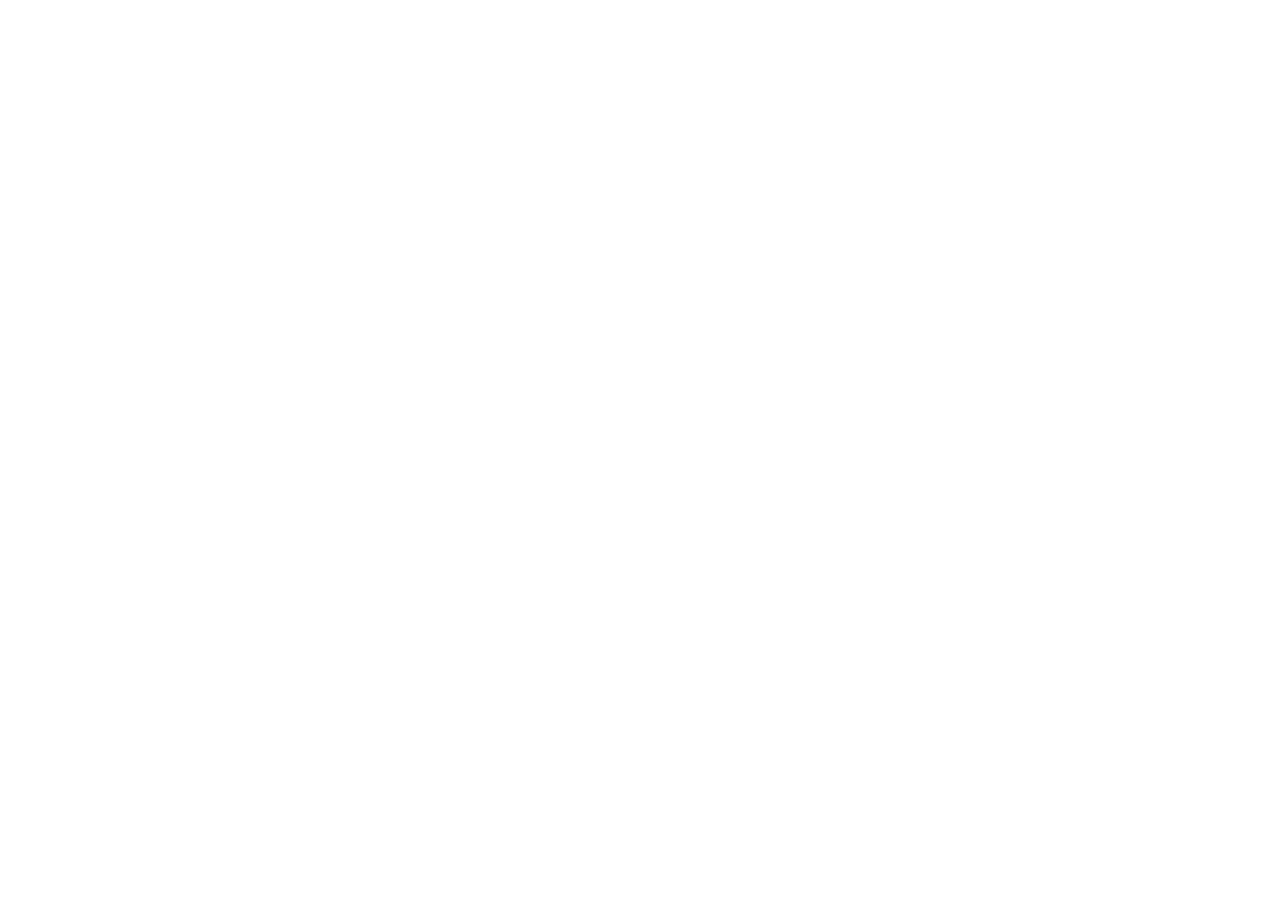
==== Week1/basket.html @ b78fbd2a "Created item page and styles for it; Added photoItem.js file" ====
<!doctype html>
<html lang="en">
<head>
  <meta charset="UTF-8">
  <meta name="viewport"
        content="width=device-width, user-scalable=no, initial-scale=1.0, maximum-scale=1.0, minimum-scale=1.0">
  <meta http-equiv="X-UA-Compatible" content="ie=edge">
  <title>Basket</title>
</head>
<body>

</body>
</html>
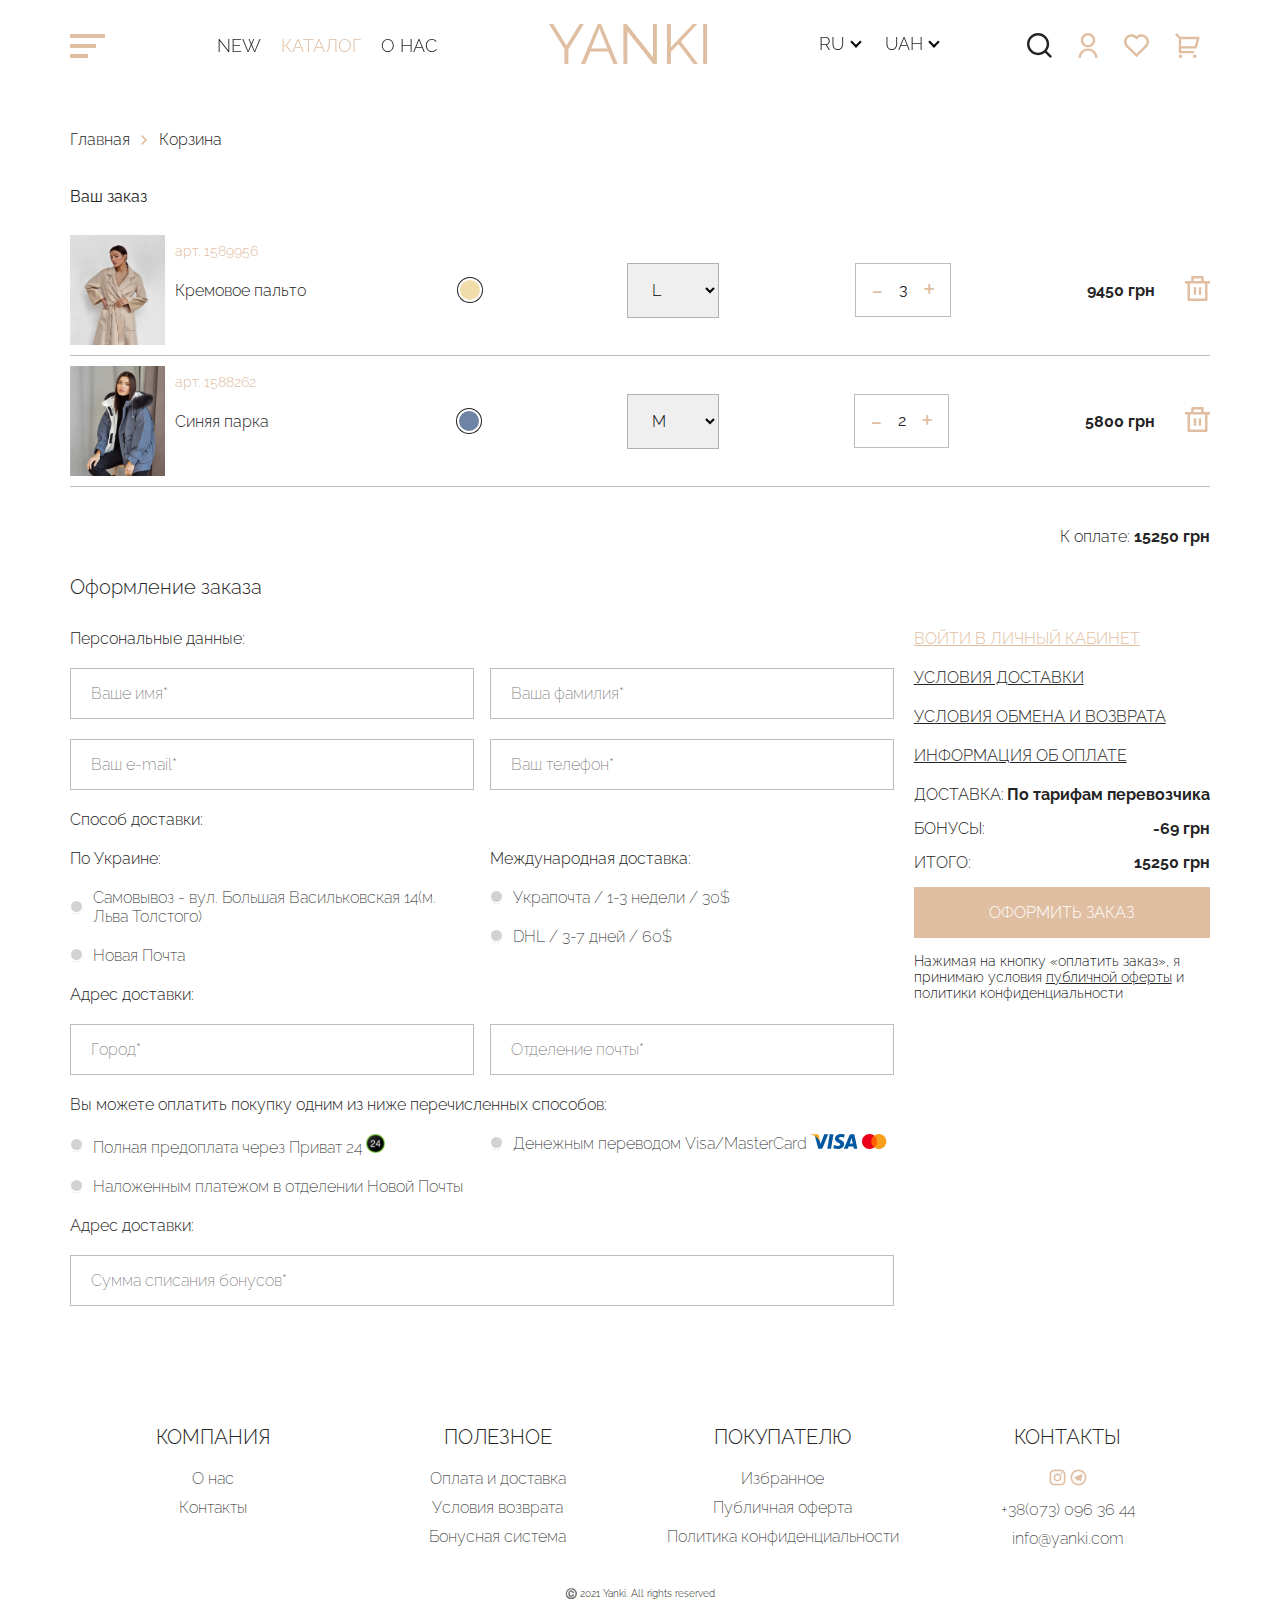
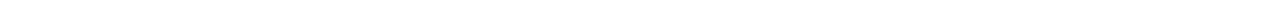
==== commit 023d14c6: "Implemented basket page" ====
--- a/Week1/basket.html
+++ b/Week1/basket.html
@@ -6,8 +6,501 @@
         content="width=device-width, user-scalable=no, initial-scale=1.0, maximum-scale=1.0, minimum-scale=1.0">
   <meta http-equiv="X-UA-Compatible" content="ie=edge">
   <title>Basket</title>
+  <link rel="stylesheet" href="scss/basket.css">
 </head>
 <body>
-
+<div class="wrapper">
+  <header class="header">
+    <nav class="header__nav">
+      <div class="container">
+        <div class="header__row">
+          <div class="header__item header__row">
+            <div class="header__burger"><span></span></div>
+            <div class="header__menu">
+              <div class="container">
+                <ul class="header__list">
+                  <li>
+                    <a href="">ОПЛАТА И ДОСТАВКА</a>
+                  </li>
+                  <li>
+                    <a href="">УСЛОВИЯ ВОЗВРАТА</a>
+                  </li>
+                  <li>
+                    <a href="">КОНТАКТЫ</a>
+                  </li>
+                </ul>
+              </div>
+            </div>
+            <div class="header__menu_mobile">
+              <div class="container">
+                <ul class="header__list">
+                  <li>
+                    <div class="header__row">
+                      <div class="header__search">
+                        <form action="">
+                          <input type="text" placeholder="Введите ваш запрос">
+                        </form>
+                      </div>
+                      <div class="header__drops">
+                        <div class="dropdown__row">
+                          <div class="dropdown black">
+                            <ul class="dropdown__list">
+                              <li class="dropdown__active">RU</li>
+                              <li>UA</li>
+                              <li>EN</li>
+                            </ul>
+                          </div>
+                        </div>
+                      </div>
+                    </div>
+                  </li>
+                  <li>
+                    <a href="">
+                      <div class="header__center">
+                        <svg width="16" height="20" viewBox="0 0 16 20" fill="none" xmlns="http://www.w3.org/2000/svg">
+                          <path d="M0 20C0 17.9793 0.802719 16.0414 2.23157 14.6125C3.66042 13.1837 5.59835 12.381 7.61905 12.381C9.63974 12.381 11.5777 13.1837 13.0065 14.6125C14.4354 16.0414 15.2381 17.9793 15.2381 20H13.3333C13.3333 18.4845 12.7313 17.031 11.6597 15.9594C10.588 14.8878 9.13457 14.2857 7.61905 14.2857C6.10352 14.2857 4.65007 14.8878 3.57844 15.9594C2.5068 17.031 1.90476 18.4845 1.90476 20H0ZM7.61905 11.4286C4.4619 11.4286 1.90476 8.87143 1.90476 5.71429C1.90476 2.55714 4.4619 0 7.61905 0C10.7762 0 13.3333 2.55714 13.3333 5.71429C13.3333 8.87143 10.7762 11.4286 7.61905 11.4286ZM7.61905 9.52381C9.72381 9.52381 11.4286 7.81905 11.4286 5.71429C11.4286 3.60952 9.72381 1.90476 7.61905 1.90476C5.51428 1.90476 3.80952 3.60952 3.80952 5.71429C3.80952 7.81905 5.51428 9.52381 7.61905 9.52381Z" fill="#E0BEA2"/>
+                        </svg>
+                        <span>ЛИЧНЫЙ КАБИНЕТ</span>
+                      </div>
+                    </a>
+                  </li>
+                  <li>
+                    <a href="">NEW</a>
+                  </li>
+                  <li>
+                    <a href="">КАТАЛОГ</a>
+                  </li>
+                  <li>
+                    <a href="">О НАС</a>
+                  </li>
+                  <li>
+                    <a href="">УСЛОВИЯ ВОЗВРАТА</a>
+                  </li>
+                  <li>
+                    <a href="">КОНТАКТЫ</a>
+                  </li>
+                </ul>
+                <div class="header__contacts">
+                  <div class="header__contact">
+                    <svg width="17" height="17" viewBox="0 0 17 17" fill="none" xmlns="http://www.w3.org/2000/svg">
+                      <path d="M8.50016 6.12492C7.87027 6.12492 7.26618 6.37514 6.82078 6.82054C6.37539 7.26594 6.12516 7.87003 6.12516 8.49992C6.12516 9.12981 6.37539 9.7339 6.82078 10.1793C7.26618 10.6247 7.87027 10.8749 8.50016 10.8749C9.13005 10.8749 9.73414 10.6247 10.1795 10.1793C10.6249 9.7339 10.8752 9.12981 10.8752 8.49992C10.8752 7.87003 10.6249 7.26594 10.1795 6.82054C9.73414 6.37514 9.13005 6.12492 8.50016 6.12492ZM8.50016 4.54159C9.54998 4.54159 10.5568 4.95862 11.2991 5.70095C12.0415 6.44329 12.4585 7.4501 12.4585 8.49992C12.4585 9.54974 12.0415 10.5566 11.2991 11.2989C10.5568 12.0412 9.54998 12.4583 8.50016 12.4583C7.45035 12.4583 6.44353 12.0412 5.7012 11.2989C4.95887 10.5566 4.54183 9.54974 4.54183 8.49992C4.54183 7.4501 4.95887 6.44329 5.7012 5.70095C6.44353 4.95862 7.45035 4.54159 8.50016 4.54159ZM13.646 4.34367C13.646 4.60612 13.5417 4.85783 13.3562 5.04341C13.1706 5.22899 12.9189 5.33325 12.6564 5.33325C12.394 5.33325 12.1423 5.22899 11.9567 5.04341C11.7711 4.85783 11.6668 4.60612 11.6668 4.34367C11.6668 4.08122 11.7711 3.82951 11.9567 3.64393C12.1423 3.45834 12.394 3.35409 12.6564 3.35409C12.9189 3.35409 13.1706 3.45834 13.3562 3.64393C13.5417 3.82951 13.646 4.08122 13.646 4.34367ZM8.50016 2.16659C6.54158 2.16659 6.22175 2.17213 5.31054 2.2125C4.68987 2.24179 4.27345 2.32492 3.88712 2.47534C3.54354 2.60834 3.29575 2.76746 3.03212 3.03188C2.78434 3.27128 2.59382 3.56355 2.47479 3.88688C2.32437 4.27479 2.24125 4.69042 2.21275 5.31029C2.17158 6.18429 2.16683 6.48988 2.16683 8.49992C2.16683 10.4585 2.17237 10.7783 2.21275 11.6895C2.24204 12.3094 2.32516 12.7266 2.47479 13.1122C2.60937 13.4565 2.7677 13.7043 3.03054 13.9672C3.29733 14.2332 3.54512 14.3923 3.88554 14.5237C4.27662 14.6749 4.69304 14.7588 5.31054 14.7873C6.18454 14.8285 6.49012 14.8333 8.50016 14.8333C10.4587 14.8333 10.7786 14.8277 11.6898 14.7873C12.3089 14.758 12.7261 14.6749 13.1124 14.5253C13.4552 14.3915 13.7046 14.2324 13.9674 13.9695C14.2342 13.7028 14.3933 13.455 14.5247 13.1145C14.6752 12.7243 14.7591 12.307 14.7876 11.6895C14.8287 10.8155 14.8335 10.51 14.8335 8.49992C14.8335 6.54134 14.828 6.2215 14.7876 5.31029C14.7583 4.69121 14.6752 4.27321 14.5247 3.88688C14.4054 3.56388 14.2153 3.27172 13.9682 3.03188C13.7289 2.78396 13.4366 2.59343 13.1132 2.47454C12.7253 2.32413 12.3089 2.241 11.6898 2.2125C10.8158 2.17134 10.5102 2.16659 8.50016 2.16659ZM8.50016 0.583252C10.6511 0.583252 10.9195 0.591169 11.7634 0.630752C12.6065 0.670335 13.1805 0.802544 13.6856 0.998877C14.2081 1.19996 14.6482 1.47229 15.0884 1.91167C15.491 2.30742 15.8025 2.78613 16.0012 3.3145C16.1967 3.81879 16.3297 4.39354 16.3693 5.23667C16.4065 6.08059 16.4168 6.34896 16.4168 8.49992C16.4168 10.6509 16.4089 10.9193 16.3693 11.7632C16.3297 12.6063 16.1967 13.1803 16.0012 13.6853C15.803 14.214 15.4915 14.6928 15.0884 15.0882C14.6926 15.4906 14.2139 15.8021 13.6856 16.001C13.1813 16.1965 12.6065 16.3295 11.7634 16.3691C10.9195 16.4063 10.6511 16.4166 8.50016 16.4166C6.34921 16.4166 6.08083 16.4087 5.23691 16.3691C4.39379 16.3295 3.81983 16.1965 3.31475 16.001C2.78617 15.8026 2.30737 15.4911 1.91191 15.0882C1.50928 14.6925 1.19778 14.2137 0.999121 13.6853C0.802788 13.181 0.670579 12.6063 0.630996 11.7632C0.593788 10.9193 0.583496 10.6509 0.583496 8.49992C0.583496 6.34896 0.591413 6.08059 0.630996 5.23667C0.670579 4.39275 0.802788 3.81959 0.999121 3.3145C1.19722 2.78581 1.5088 2.30696 1.91191 1.91167C2.30749 1.50889 2.78625 1.19737 3.31475 0.998877C3.81983 0.802544 4.393 0.670335 5.23691 0.630752C6.08083 0.593544 6.34921 0.583252 8.50016 0.583252Z" fill="#E0BEA2"/>
+                    </svg>
+                    <svg width="17" height="17" viewBox="0 0 17 17" fill="none" xmlns="http://www.w3.org/2000/svg">
+                      <path d="M8.49968 14.8335C10.1794 14.8335 11.7903 14.1662 12.978 12.9785C14.1657 11.7908 14.833 10.1799 14.833 8.50016C14.833 6.82046 14.1657 5.20955 12.978 4.02182C11.7903 2.83409 10.1794 2.16683 8.49968 2.16683C6.81997 2.16683 5.20906 2.83409 4.02133 4.02182C2.8336 5.20955 2.16634 6.82046 2.16634 8.50016C2.16634 10.1799 2.8336 11.7908 4.02133 12.9785C5.20906 14.1662 6.81997 14.8335 8.49968 14.8335ZM8.49968 16.4168C4.1273 16.4168 0.583008 12.8725 0.583008 8.50016C0.583008 4.12779 4.1273 0.583496 8.49968 0.583496C12.8721 0.583496 16.4163 4.12779 16.4163 8.50016C16.4163 12.8725 12.8721 16.4168 8.49968 16.4168ZM6.03759 9.42641L4.06001 8.8097C3.63251 8.67908 3.63013 8.38458 4.1558 8.1732L11.8611 5.19654C12.3084 5.01446 12.5617 5.24483 12.4168 5.82195L11.1051 12.0128C11.0132 12.4537 10.748 12.559 10.3799 12.3556L8.36034 10.8609L7.41905 11.7697C7.32247 11.8632 7.24409 11.9431 7.09526 11.9629C6.94722 11.9835 6.8253 11.9392 6.73584 11.6937L6.04709 9.42087L6.03759 9.42641Z" fill="#E0BEA2"/>
+                    </svg>
+
+                  </div>
+                  <div class="header__contact">+38(073) 096 36 44</div>
+                  <div class="header__contact">info@yanki.com</div>
+                </div>
+              </div>
+            </div>
+            <div class="header__item header__drops header__text header__show pointer">
+              <div class="dropdown__row">
+                <div class="dropdown black">
+                  <ul class="dropdown__list">
+                    <li class="dropdown__active">RU</li>
+                    <li>UA</li>
+                    <li>EN</li>
+                  </ul>
+                </div>
+              </div>
+            </div>
+          </div>
+          <div class="header__item header__row header__hide">
+            <div class="header__item header__text">
+              <a class="header__link" href="">NEW</a>
+            </div>
+            <div class="header__item header__text">
+              <span class="header__link header__link_active">Каталог</span>
+            </div>
+            <div class="header__item header__text">
+              <a class="header__link" href="">О нас</a>
+            </div>
+          </div>
+          <div class="header__item">
+            <a href="index.html">
+              <svg class="svg_1 logo" width="159" height="40" viewBox="0 0 159 40" fill="none"
+                   xmlns="http://www.w3.org/2000/svg">
+                <path d="M4.33803 0L17.4085 21.5211L30.5915 0H34.8732L19.3803 25.1268V40H15.4366V25.0141L0 0H4.33803Z"
+                      fill="white"/>
+                <path d="M48.7474 0H52.0713L68.691 40H64.522L59.3389 27.493H41.3671L36.2403 40H32.015L48.7474 0ZM58.4375 24.3944L50.3812 4.61972L42.2121 24.3944H58.4375Z"
+                      fill="white"/>
+                <path d="M78.3688 7.26761V40H74.4252V0H77.6928L103.946 33.3521V0.0563369H107.89V40H104.228L78.3688 7.26761Z"
+                      fill="white"/>
+                <path d="M117.944 40V0.0563369H121.888V23.2676L143.916 0H148.254L131.916 17.5775L149.099 40H144.648L129.381 19.9437L121.888 27.7183V40H117.944Z"
+                      fill="white"/>
+                <path d="M154.146 40V0H158.089V40H154.146Z" fill="white"/>
+              </svg>
+            </a>
+          </div>
+          <div class="header__item header__hide">
+            <div class="header__row">
+              <div class="header__item header__drops header__text pointer">
+                <div class="dropdown__row">
+                  <div class="dropdown black">
+                    <ul class="dropdown__list">
+                      <li class="dropdown__active">RU</li>
+                      <li>UA</li>
+                      <li>EN</li>
+                    </ul>
+                  </div>
+                  <div class="dropdown black">
+                    <ul class="dropdown__list">
+                      <li class="dropdown__active">UAH</li>
+                      <li>USD</li>
+                      <li>EUR</li>
+                    </ul>
+                  </div>
+                </div>
+              </div>
+            </div>
+          </div>
+          <div class="header__item">
+            <div class="header__row">
+              <div class="header__item header__hide header__text pointer">
+                <svg class="svg_2" width="25" height="25" viewBox="0 0 25 25" fill="none"
+                     xmlns="http://www.w3.org/2000/svg">
+                  <path d="M19.729 17.9888L25 23.2586L23.2586 25L17.9888 19.729C16.028 21.3009 13.5892 22.1558 11.0761 22.1522C4.9621 22.1522 0 17.1901 0 11.0761C0 4.9621 4.9621 0 11.0761 0C17.1901 0 22.1522 4.9621 22.1522 11.0761C22.1558 13.5892 21.3009 16.028 19.729 17.9888ZM17.2603 17.0757C18.8221 15.4695 19.6944 13.3165 19.6909 11.0761C19.6909 6.31584 15.8351 2.46136 11.0761 2.46136C6.31584 2.46136 2.46136 6.31584 2.46136 11.0761C2.46136 15.8351 6.31584 19.6909 11.0761 19.6909C13.3165 19.6944 15.4695 18.8221 17.0757 17.2603L17.2603 17.0757Z"
+                        fill="white"/>
+                </svg>
+              </div>
+              <div class="header__item header__hide header__text pointer">
+                <svg class="svg_1" width="20" height="25" viewBox="0 0 20 25" fill="none"
+                     xmlns="http://www.w3.org/2000/svg">
+                  <path d="M0.5 25C0.5 22.4741 1.5034 20.0517 3.28946 18.2656C5.07552 16.4796 7.49794 15.4762 10.0238 15.4762C12.5497 15.4762 14.9721 16.4796 16.7582 18.2656C18.5442 20.0517 19.5476 22.4741 19.5476 25H17.1667C17.1667 23.1056 16.4141 21.2888 15.0746 19.9492C13.735 18.6097 11.9182 17.8571 10.0238 17.8571C8.1294 17.8571 6.31259 18.6097 4.97305 19.9492C3.6335 21.2888 2.88095 23.1056 2.88095 25H0.5ZM10.0238 14.2857C6.07738 14.2857 2.88095 11.0893 2.88095 7.14286C2.88095 3.19643 6.07738 0 10.0238 0C13.9702 0 17.1667 3.19643 17.1667 7.14286C17.1667 11.0893 13.9702 14.2857 10.0238 14.2857ZM10.0238 11.9048C12.6548 11.9048 14.7857 9.77381 14.7857 7.14286C14.7857 4.5119 12.6548 2.38095 10.0238 2.38095C7.39286 2.38095 5.2619 4.5119 5.2619 7.14286C5.2619 9.77381 7.39286 11.9048 10.0238 11.9048Z"
+                        fill="white"/>
+                </svg>
+              </div>
+              <div class="header__item header__text pointer">
+                <svg class="svg_1" width="25" height="24" viewBox="0 0 25 24" fill="none"
+                     xmlns="http://www.w3.org/2000/svg">
+                  <path d="M12.501 2.16119C15.4372 -0.475012 19.9746 -0.387513 22.8033 2.44618C25.6308 5.28113 25.7283 9.79605 23.0983 12.741L12.4985 23.3558L1.90122 12.741C-0.728729 9.79605 -0.62998 5.27363 2.19622 2.44618C5.02741 -0.383763 9.55608 -0.478762 12.501 2.16119ZM21.0334 4.2124C19.1584 2.33494 16.1335 2.25869 14.171 4.02115L12.5023 5.51863L10.8323 4.0224C8.86359 2.25744 5.8449 2.33494 3.96493 4.2149C2.10247 6.07737 2.00872 9.05856 3.72494 11.0285L12.4998 19.8171L21.2746 11.0298C22.9921 9.05856 22.8983 6.08112 21.0334 4.2124Z"
+                        fill="white"/>
+                </svg>
+              </div>
+              <div class="header__item header__text pointer">
+                <svg class="svg_1" width="25" height="25" viewBox="0 0 25 25" fill="none"
+                     xmlns="http://www.w3.org/2000/svg">
+                  <path d="M3.81655 5.48063L0 1.66525L1.66525 0L5.48063 3.81655H23.4183C23.6017 3.81654 23.7826 3.85941 23.9466 3.94173C24.1105 4.02406 24.2529 4.14356 24.3624 4.2907C24.4719 4.43785 24.5456 4.60856 24.5774 4.78921C24.6092 4.96986 24.5984 5.15545 24.5457 5.33117L21.7213 14.746C21.6486 14.9886 21.4997 15.2012 21.2966 15.3524C21.0935 15.5035 20.847 15.5852 20.5938 15.5851H6.17027V17.9389H19.1157V20.2926H4.99341C4.68129 20.2926 4.38195 20.1686 4.16125 19.9479C3.94054 19.7272 3.81655 19.4278 3.81655 19.1157V5.48063ZM6.17027 6.17027V13.2314H19.7183L21.8366 6.17027H6.17027ZM5.58184 25C5.11366 25 4.66465 24.814 4.33359 24.483C4.00254 24.1519 3.81655 23.7029 3.81655 23.2347C3.81655 22.7665 4.00254 22.3175 4.33359 21.9865C4.66465 21.6554 5.11366 21.4694 5.58184 21.4694C6.05002 21.4694 6.49903 21.6554 6.83009 21.9865C7.16114 22.3175 7.34713 22.7665 7.34713 23.2347C7.34713 23.7029 7.16114 24.1519 6.83009 24.483C6.49903 24.814 6.05002 25 5.58184 25ZM19.7041 25C19.236 25 18.7869 24.814 18.4559 24.483C18.1248 24.1519 17.9388 23.7029 17.9388 23.2347C17.9388 22.7665 18.1248 22.3175 18.4559 21.9865C18.7869 21.6554 19.236 21.4694 19.7041 21.4694C20.1723 21.4694 20.6213 21.6554 20.9524 21.9865C21.2834 22.3175 21.4694 22.7665 21.4694 23.2347C21.4694 23.7029 21.2834 24.1519 20.9524 24.483C20.6213 24.814 20.1723 25 19.7041 25Z"
+                        fill="white"/>
+                </svg>
+              </div>
+            </div>
+          </div>
+        </div>
+      </div>
+    </nav>
+
+  </header>
+
+  <main class="main">
+    <div class="page">
+      <div class="container">
+        <div class="page__row">
+          <div class="page__link">
+            <a href="index.html">Главная</a>
+          </div>
+          <div class="page__arrow">
+            <svg class="svg_1" width="7" height="10" viewBox="0 0 7 10" fill="none" xmlns="http://www.w3.org/2000/svg">
+              <path d="M3.88906 5L0 1.11094L1.11094 0L6.11094 5L1.11094 10L0 8.88906L3.88906 5Z" fill="white"/>
+            </svg>
+          </div>
+          <div class="page__link">Корзина</div>
+        </div>
+      </div>
+    </div>
+
+    <div class="order">
+      <div class="container">
+        <div class="order__title title">Ваш заказ</div>
+        <div class="order__row">
+          <div class="order__item">
+            <div class="order__img">
+              <img src="img/Item-1.png" alt="">
+            </div>
+            <div class="order__body">
+              <div class="order__name">
+                <div class="order__art">арт. 1589956</div>
+                <span>Кремовое пальто</span>
+              </div>
+              <div class="order__color">
+                <div class="color color_3 color_big color_active"></div>
+              </div>
+              <div class="order__size">
+                <select>
+                  <option>XXS</option>
+                  <option>XS</option>
+                  <option>S</option>
+                  <option>M</option>
+                  <option selected>L</option>
+                </select>
+              </div>
+              <div class="order__amount">
+                <div class="order__action">-</div>
+                <div>3</div>
+                <div class="order__action">+</div>
+              </div>
+              <div class="order__final">
+                <div class="order__price">9450 грн</div>
+                <div class="order__delete show">
+                  <svg width="25" height="25" viewBox="0 0 25 25" fill="none" xmlns="http://www.w3.org/2000/svg">
+                    <path d="M18.7503 5H25.0003V7.5H22.5003V23.75C22.5003 24.0815 22.3686 24.3995 22.1342 24.6339C21.8998 24.8683 21.5818 25 21.2503 25H3.75031C3.41878 25 3.10084 24.8683 2.86642 24.6339C2.632 24.3995 2.50031 24.0815 2.50031 23.75V7.5H0.000305176V5H6.25031V1.25C6.25031 0.918479 6.382 0.600537 6.61642 0.366116C6.85084 0.131696 7.16878 0 7.50031 0H17.5003C17.8318 0 18.1498 0.131696 18.3842 0.366116C18.6186 0.600537 18.7503 0.918479 18.7503 1.25V5ZM20.0003 7.5H5.00031V22.5H20.0003V7.5ZM8.75031 11.25H11.2503V18.75H8.75031V11.25ZM13.7503 11.25H16.2503V18.75H13.7503V11.25ZM8.75031 2.5V5H16.2503V2.5H8.75031Z" fill="#E0BEA2"/>
+                  </svg>
+                </div>
+              </div>
+              <div class="order__hide">
+                <svg width="25" height="25" viewBox="0 0 25 25" fill="none" xmlns="http://www.w3.org/2000/svg">
+                  <path d="M18.7503 5H25.0003V7.5H22.5003V23.75C22.5003 24.0815 22.3686 24.3995 22.1342 24.6339C21.8998 24.8683 21.5818 25 21.2503 25H3.75031C3.41878 25 3.10084 24.8683 2.86642 24.6339C2.632 24.3995 2.50031 24.0815 2.50031 23.75V7.5H0.000305176V5H6.25031V1.25C6.25031 0.918479 6.382 0.600537 6.61642 0.366116C6.85084 0.131696 7.16878 0 7.50031 0H17.5003C17.8318 0 18.1498 0.131696 18.3842 0.366116C18.6186 0.600537 18.7503 0.918479 18.7503 1.25V5ZM20.0003 7.5H5.00031V22.5H20.0003V7.5ZM8.75031 11.25H11.2503V18.75H8.75031V11.25ZM13.7503 11.25H16.2503V18.75H13.7503V11.25ZM8.75031 2.5V5H16.2503V2.5H8.75031Z" fill="#E0BEA2"/>
+                </svg>
+              </div>
+            </div>
+          </div>
+          <div class="order__item">
+            <div class="order__img">
+              <img src="img/Rectangle%209.png" alt="">
+            </div>
+            <div class="order__body">
+              <div class="order__name">
+                <div class="order__art">арт. 1588262</div>
+                <span>Синяя парка</span>
+              </div>
+              <div class="order__color">
+                <div class="color color_2 color_big color_active"></div>
+              </div>
+              <div class="order__size">
+                <select>
+                  <option>XXS</option>
+                  <option>XS</option>
+                  <option>S</option>
+                  <option selected>M</option>
+                  <option>L</option>
+                </select>
+              </div>
+              <div class="order__amount">
+                <div class="order__action">-</div>
+                <div>2</div>
+                <div class="order__action">+</div>
+              </div>
+              <div class="order__final">
+                <div class="order__price">5800 грн</div>
+                <div class="order__delete show">
+                  <svg width="25" height="25" viewBox="0 0 25 25" fill="none" xmlns="http://www.w3.org/2000/svg">
+                    <path d="M18.7503 5H25.0003V7.5H22.5003V23.75C22.5003 24.0815 22.3686 24.3995 22.1342 24.6339C21.8998 24.8683 21.5818 25 21.2503 25H3.75031C3.41878 25 3.10084 24.8683 2.86642 24.6339C2.632 24.3995 2.50031 24.0815 2.50031 23.75V7.5H0.000305176V5H6.25031V1.25C6.25031 0.918479 6.382 0.600537 6.61642 0.366116C6.85084 0.131696 7.16878 0 7.50031 0H17.5003C17.8318 0 18.1498 0.131696 18.3842 0.366116C18.6186 0.600537 18.7503 0.918479 18.7503 1.25V5ZM20.0003 7.5H5.00031V22.5H20.0003V7.5ZM8.75031 11.25H11.2503V18.75H8.75031V11.25ZM13.7503 11.25H16.2503V18.75H13.7503V11.25ZM8.75031 2.5V5H16.2503V2.5H8.75031Z" fill="#E0BEA2"/>
+                  </svg>
+                </div>
+              </div>
+              <div class="order__hide">
+                <svg width="25" height="25" viewBox="0 0 25 25" fill="none" xmlns="http://www.w3.org/2000/svg">
+                  <path d="M18.7503 5H25.0003V7.5H22.5003V23.75C22.5003 24.0815 22.3686 24.3995 22.1342 24.6339C21.8998 24.8683 21.5818 25 21.2503 25H3.75031C3.41878 25 3.10084 24.8683 2.86642 24.6339C2.632 24.3995 2.50031 24.0815 2.50031 23.75V7.5H0.000305176V5H6.25031V1.25C6.25031 0.918479 6.382 0.600537 6.61642 0.366116C6.85084 0.131696 7.16878 0 7.50031 0H17.5003C17.8318 0 18.1498 0.131696 18.3842 0.366116C18.6186 0.600537 18.7503 0.918479 18.7503 1.25V5ZM20.0003 7.5H5.00031V22.5H20.0003V7.5ZM8.75031 11.25H11.2503V18.75H8.75031V11.25ZM13.7503 11.25H16.2503V18.75H13.7503V11.25ZM8.75031 2.5V5H16.2503V2.5H8.75031Z" fill="#E0BEA2"/>
+                </svg>
+              </div>
+            </div>
+          </div>
+          <div class="order__general">
+            К оплате:
+            <span>15250 грн</span>
+          </div>
+        </div>
+      </div>
+    </div>
+
+    <form action="" class="form">
+      <div class="container">
+        <div class="form__title title">Оформление заказа</div>
+        <div class="form__row">
+          <div class="form__data">
+            <div class="inputs">
+              <div class="inputs__subtitle">Персональные данные:</div>
+              <div class="inputs__rows">
+                <input type="text" placeholder="Ваше имя*">
+                <input type="text" placeholder="Ваша фамилия*">
+                <input type="email" placeholder="Ваш e-mail*">
+                <input type="tel" placeholder="Ваш телефон*">
+              </div>
+            </div>
+            <div class="inputs">
+              <div class="inputs__subtitle">Способ доставки:</div>
+              <div class="form__radioBody">
+                <div class="form__radioGroup">
+                  <div class="inputs__subtitle">По Украине:</div>
+                  <div class="inputs__radio">
+                    <label>
+                      <input type="radio" name="delivery">
+                      <span>Самовывоз - вул. Большая Васильковская 14(м. Льва Толстого)</span>
+                    </label>
+                    <label>
+                      <input type="radio" name="delivery">
+                      <span>Новая Почта</span>
+                    </label>
+                  </div>
+                </div>
+                <div class="form__radioGroup">
+                  <div class="inputs__subtitle">Международная доставка:</div>
+                  <div class="inputs__radio">
+                    <label>
+                      <input type="radio" name="delivery">
+                      <span>Украпочта / 1-3 недели / 30$</span>
+                    </label>
+                    <label>
+                      <input type="radio" name="delivery">
+                      <span>DHL / 3-7 дней / 60$</span>
+                    </label>
+                  </div>
+                </div>
+              </div>
+            </div>
+            <div class="inputs">
+              <div class="inputs__subtitle">Адрес доставки:</div>
+              <div class="inputs__rows">
+                <input type="text" placeholder="Город*">
+                <input type="text" placeholder="Отделение почты*">
+              </div>
+            </div>
+            <div class="inputs">
+              <div class="inputs__subtitle">Вы можете оплатить покупку одним из ниже перечисленных способов:</div>
+              <div class="form__radioBody">
+                <div class="form__radioGroup">
+                  <div class="inputs__radio">
+                    <label>
+                      <input type="radio" name="payment">
+                      <span>
+                        Полная предоплата через Приват 24
+                        <svg width="19" height="19" viewBox="0 0 19 19" fill="none" xmlns="http://www.w3.org/2000/svg" xmlns:xlink="http://www.w3.org/1999/xlink">
+                          <rect width="19" height="19" fill="url(#pattern0)"/>
+                          <defs>
+                            <pattern id="pattern0" patternContentUnits="objectBoundingBox" width="1" height="1">
+                              <use xlink:href="#image0_1_1243" transform="scale(0.00166667)"/>
+                            </pattern>
+                            <image id="image0_1_1243" width="600" height="600" xlink:href="[data-uri]"/>
+                          </defs>
+                        </svg>
+                      </span>
+                    </label>
+                    <label>
+                      <input type="radio" name="payment">
+                      <span>Наложенным платежом в отделении Новой Почты</span>
+                    </label>
+                  </div>
+                </div>
+                <div class="form__radioGroup">
+                  <div class="inputs__radio">
+                    <label>
+                      <input type="radio" name="payment">
+                      <span>
+                        Денежным переводом  Visa/MasterCard
+                        <img src="img/Visa.png" alt="">
+                        <img src="img/Mastercard.png" alt="">
+                      </span>
+                    </label>
+                  </div>
+                </div>
+              </div>
+            </div>
+            <div class="inputs">
+              <div class="inputs__subtitle">Адрес доставки:</div>
+              <div class="inputs__rows">
+                <input class="wide" type="text" placeholder="Сумма списания бонусов*">
+              </div>
+            </div>
+          </div>
+          <div class="final">
+            <a href="" class="final__link final__link_color">Войти в личный кабинет</a>
+            <a href="" class="final__link">УСЛОВИЯ ДОСТАВКИ</a>
+            <a href="" class="final__link">УСЛОВИЯ ОБМЕНА И ВОЗВРАТА</a>
+            <a href="" class="final__link">ИНФОРМАЦИЯ ОБ ОПЛАТЕ</a>
+            <div class="final__group">
+              <div class="final__name">ДОСТАВКА:</div>
+              <div class="final__res">По тарифам перевозчика</div>
+            </div>
+            <div class="final__group">
+              <div class="final__name">БОНУСЫ:
+              </div>
+              <div class="final__res">-69 грн</div>
+            </div>
+            <div class="final__group">
+              <div class="final__name">ИТОГО:</div>
+              <div class="final__res">15250 грн</div>
+            </div>
+            <form action="" class="final__form">
+              <input class="final__submit" type="submit" value="ОФОРМИТЬ ЗАКАЗ">
+            </form>
+            <div class="final__afterwords">
+              Нажимая на кнопку «оплатить заказ», я принимаю условия <span>публичной
+                            оферты</span> и политики конфиденциальности
+            </div>
+          </div>
+        </div>
+      </div>
+    </form>
+  </main>
+
+  <footer class="footer">
+    <div class="container">
+      <div class="footer__row">
+        <div class="footer__item">
+          <div class="footer__title">
+            <span>КОМПАНИЯ</span>
+            <div class="footer__arrow pointer"></div>
+          </div>
+          <div class="footer__links">
+            <a href="" class="footer__link">О нас</a>
+            <a href="" class="footer__link">Контакты</a>
+          </div>
+          <div class="footer__arrow pointer"></div>
+        </div>
+        <div class="footer__item">
+          <div class="footer__title">
+            <span>ПОЛЕЗНОЕ</span>
+            <div class="footer__arrow pointer"></div>
+          </div>
+          <div class="footer__links">
+            <a href="" class="footer__link">Оплата и доставка</a>
+            <a href="" class="footer__link">Условия возврата</a>
+            <a href="" class="footer__link">Бонусная система</a>
+          </div>
+        </div>
+        <div class="footer__item">
+          <div class="footer__title">
+            <span>ПОКУПАТЕЛЮ</span>
+            <div class="footer__arrow pointer"></div>
+          </div>
+          <div class="footer__links">
+            <a href="" class="footer__link">Избранное</a>
+            <a href="" class="footer__link">Публичная оферта</a>
+            <a href="" class="footer__link">Политика конфиденциальности</a>
+          </div>
+        </div>
+        <div class="footer__item">
+          <div class="footer__title">
+            <span>КОНТАКТЫ</span>
+            <div class="footer__arrow pointer"></div>
+          </div>
+          <div class="footer__links ">
+            <a href="" class="footer__link">
+              <svg width="17" height="17" viewBox="0 0 17 17" fill="none"
+                   xmlns="http://www.w3.org/2000/svg">
+                <path d="M8.49968 6.125C7.86979 6.125 7.2657 6.37522 6.8203 6.82062C6.3749 7.26602 6.12467 7.87011 6.12467 8.5C6.12467 9.12989 6.3749 9.73398 6.8203 10.1794C7.2657 10.6248 7.86979 10.875 8.49968 10.875C9.12956 10.875 9.73365 10.6248 10.1791 10.1794C10.6245 9.73398 10.8747 9.12989 10.8747 8.5C10.8747 7.87011 10.6245 7.26602 10.1791 6.82062C9.73365 6.37522 9.12956 6.125 8.49968 6.125ZM8.49968 4.54167C9.54949 4.54167 10.5563 4.9587 11.2986 5.70104C12.041 6.44337 12.458 7.45018 12.458 8.5C12.458 9.54982 12.041 10.5566 11.2986 11.299C10.5563 12.0413 9.54949 12.4583 8.49968 12.4583C7.44986 12.4583 6.44304 12.0413 5.70071 11.299C4.95838 10.5566 4.54134 9.54982 4.54134 8.5C4.54134 7.45018 4.95838 6.44337 5.70071 5.70104C6.44304 4.9587 7.44986 4.54167 8.49968 4.54167ZM13.6455 4.34375C13.6455 4.6062 13.5413 4.85791 13.3557 5.04349C13.1701 5.22907 12.9184 5.33333 12.6559 5.33333C12.3935 5.33333 12.1418 5.22907 11.9562 5.04349C11.7706 4.85791 11.6663 4.6062 11.6663 4.34375C11.6663 4.0813 11.7706 3.82959 11.9562 3.64401C12.1418 3.45843 12.3935 3.35417 12.6559 3.35417C12.9184 3.35417 13.1701 3.45843 13.3557 3.64401C13.5413 3.82959 13.6455 4.0813 13.6455 4.34375ZM8.49968 2.16667C6.54109 2.16667 6.22126 2.17221 5.31005 2.21258C4.68938 2.24187 4.27297 2.325 3.88663 2.47542C3.54305 2.60842 3.29526 2.76754 3.03163 3.03196C2.78385 3.27136 2.59333 3.56363 2.4743 3.88696C2.32388 4.27487 2.24076 4.6905 2.21226 5.31037C2.17109 6.18437 2.16634 6.48996 2.16634 8.5C2.16634 10.4586 2.17188 10.7784 2.21226 11.6896C2.24155 12.3095 2.32467 12.7267 2.4743 13.1123C2.60888 13.4566 2.76722 13.7044 3.03005 13.9672C3.29684 14.2333 3.54463 14.3924 3.88505 14.5238C4.27613 14.675 4.69255 14.7589 5.31005 14.7874C6.18405 14.8286 6.48963 14.8333 8.49968 14.8333C10.4583 14.8333 10.7781 14.8278 11.6893 14.7874C12.3084 14.7581 12.7256 14.675 13.1119 14.5254C13.4547 14.3916 13.7041 14.2325 13.9669 13.9696C14.2337 13.7028 14.3928 13.455 14.5243 13.1146C14.6747 12.7243 14.7586 12.3071 14.7871 11.6896C14.8283 10.8156 14.833 10.51 14.833 8.5C14.833 6.54142 14.8275 6.22158 14.7871 5.31037C14.7578 4.69129 14.6747 4.27329 14.5243 3.88696C14.4049 3.56396 14.2148 3.2718 13.9677 3.03196C13.7284 2.78404 13.4361 2.59351 13.1127 2.47462C12.7248 2.32421 12.3084 2.24108 11.6893 2.21258C10.8153 2.17142 10.5097 2.16667 8.49968 2.16667ZM8.49968 0.583332C10.6506 0.583332 10.919 0.591249 11.7629 0.630832C12.6061 0.670415 13.18 0.802624 13.6851 0.998957C14.2076 1.20004 14.6478 1.47237 15.0879 1.91175C15.4905 2.3075 15.802 2.78622 16.0007 3.31458C16.1963 3.81887 16.3293 4.39362 16.3688 5.23675C16.4061 6.08067 16.4163 6.34904 16.4163 8.5C16.4163 10.651 16.4084 10.9193 16.3688 11.7632C16.3293 12.6064 16.1963 13.1803 16.0007 13.6854C15.8025 14.2141 15.491 14.6929 15.0879 15.0883C14.6921 15.4907 14.2134 15.8021 13.6851 16.001C13.1808 16.1966 12.6061 16.3296 11.7629 16.3692C10.919 16.4064 10.6506 16.4167 8.49968 16.4167C6.34872 16.4167 6.08034 16.4088 5.23642 16.3692C4.3933 16.3296 3.81934 16.1966 3.31426 16.001C2.78568 15.8027 2.30688 15.4912 1.91142 15.0883C1.50879 14.6926 1.19729 14.2138 0.998633 13.6854C0.8023 13.1811 0.670091 12.6064 0.630508 11.7632C0.593299 10.9193 0.583008 10.651 0.583008 8.5C0.583008 6.34904 0.590924 6.08067 0.630508 5.23675C0.670091 4.39283 0.8023 3.81967 0.998633 3.31458C1.19674 2.78589 1.50831 2.30704 1.91142 1.91175C2.307 1.50897 2.78576 1.19745 3.31426 0.998957C3.81934 0.802624 4.39251 0.670415 5.23642 0.630832C6.08034 0.593624 6.34872 0.583332 8.49968 0.583332Z"
+                      fill="#E0BEA2"/>
+              </svg>
+              <svg width="17" height="17" viewBox="0 0 17 17" fill="none"
+                   xmlns="http://www.w3.org/2000/svg">
+                <path d="M8.49968 14.8333C10.1794 14.8333 11.7903 14.1661 12.978 12.9783C14.1657 11.7906 14.833 10.1797 14.833 8.5C14.833 6.82029 14.1657 5.20939 12.978 4.02166C11.7903 2.83393 10.1794 2.16667 8.49968 2.16667C6.81997 2.16667 5.20906 2.83393 4.02133 4.02166C2.8336 5.20939 2.16634 6.82029 2.16634 8.5C2.16634 10.1797 2.8336 11.7906 4.02133 12.9783C5.20906 14.1661 6.81997 14.8333 8.49968 14.8333ZM8.49968 16.4167C4.1273 16.4167 0.583008 12.8724 0.583008 8.5C0.583008 4.12762 4.1273 0.583332 8.49968 0.583332C12.8721 0.583332 16.4163 4.12762 16.4163 8.5C16.4163 12.8724 12.8721 16.4167 8.49968 16.4167ZM6.03759 9.42625L4.06001 8.80954C3.63251 8.67892 3.63013 8.38442 4.1558 8.17304L11.8611 5.19637C12.3084 5.01429 12.5617 5.24467 12.4168 5.82179L11.1051 12.0126C11.0132 12.4536 10.748 12.5589 10.3799 12.3554L8.36034 10.8608L7.41905 11.7696C7.32247 11.863 7.24409 11.943 7.09526 11.9628C6.94722 11.9833 6.8253 11.939 6.73584 11.6936L6.04709 9.42071L6.03759 9.42625Z"
+                      fill="#E0BEA2"/>
+              </svg>
+            </a>
+            <a href="" class="footer__link">+38(073) 096 36 44</a>
+            <a href="" class="footer__link">info@yanki.com</a>
+          </div>
+
+        </div>
+      </div>
+      <div class="footer__rights footer__rights_visible">©️ 2021 Yanki. All rights reserved</div>
+    </div>
+  </footer>
+  <script src="js/footer.js"></script>
+  <script src="js/header.js"></script>
+  <script src="js/dropdown.js"></script>
+</div>
 </body>
 </html>--- a/Week1/scss/basket.css
+++ b/Week1/scss/basket.css
@@ -0,0 +1,1264 @@
+.form .form__title {
+  font-weight: 300;
+  font-size: 20px;
+  line-height: 23px;
+  padding-bottom: 30px;
+}
+
+* {
+  padding: 0;
+  margin: 0;
+  border: 0;
+}
+
+*, *:before, *:after {
+  -moz-box-sizing: border-box;
+  -webkit-box-sizing: border-box;
+  box-sizing: border-box;
+}
+
+:focus, :active {
+  outline: none;
+}
+
+a:focus, a:active {
+  outline: none;
+}
+
+nav, footer, header, aside {
+  display: block;
+}
+
+html, body {
+  height: 100%;
+  width: 100%;
+  line-height: 1;
+  -ms-text-size-adjust: 100%;
+  -moz-text-size-adjust: 100%;
+  -webkit-text-size-adjust: 100%;
+}
+
+input, button, textarea {
+  font-family: inherit;
+}
+
+input::-ms-clear {
+  display: none;
+}
+
+button {
+  cursor: pointer;
+}
+
+button::-moz-focus-inner {
+  padding: 0;
+  border: 0;
+}
+
+a, a:visited {
+  text-decoration: none;
+}
+
+a:hover {
+  text-decoration: none;
+}
+
+ul li {
+  list-style: none;
+}
+
+img {
+  vertical-align: top;
+}
+
+h1, h2, h3, h4, h5, h6 {
+  font-size: inherit;
+  font-weight: 400;
+}
+
+@font-face {
+  font-family: Raleway;
+  src: url(../fonts/Raleway-VariableFont_wght.ttf);
+}
+body {
+  font-family: Raleway, sans-serif;
+  color: #252525;
+}
+
+.wrapper {
+  min-height: 100%;
+  overflow: hidden;
+  display: flex;
+  flex-direction: column;
+}
+.wrapper header {
+  flex: 0 0 auto;
+}
+.wrapper main {
+  flex: 1 1 auto;
+}
+.wrapper footer {
+  flex: 0 0 auto;
+}
+
+.container {
+  max-width: 1160px;
+  padding: 0 10px;
+  margin: 0 auto;
+}
+
+.pointer {
+  cursor: pointer;
+}
+
+.form .form__title {
+  font-weight: 300;
+  font-size: 20px;
+  line-height: 23px;
+  padding-bottom: 30px;
+}
+
+* {
+  padding: 0;
+  margin: 0;
+  border: 0;
+}
+
+*, *:before, *:after {
+  -moz-box-sizing: border-box;
+  -webkit-box-sizing: border-box;
+  box-sizing: border-box;
+}
+
+:focus, :active {
+  outline: none;
+}
+
+a:focus, a:active {
+  outline: none;
+}
+
+nav, footer, header, aside {
+  display: block;
+}
+
+html, body {
+  height: 100%;
+  width: 100%;
+  line-height: 1;
+  -ms-text-size-adjust: 100%;
+  -moz-text-size-adjust: 100%;
+  -webkit-text-size-adjust: 100%;
+}
+
+input, button, textarea {
+  font-family: inherit;
+}
+
+input::-ms-clear {
+  display: none;
+}
+
+button {
+  cursor: pointer;
+}
+
+button::-moz-focus-inner {
+  padding: 0;
+  border: 0;
+}
+
+a, a:visited {
+  text-decoration: none;
+}
+
+a:hover {
+  text-decoration: none;
+}
+
+ul li {
+  list-style: none;
+}
+
+img {
+  vertical-align: top;
+}
+
+h1, h2, h3, h4, h5, h6 {
+  font-size: inherit;
+  font-weight: 400;
+}
+
+@font-face {
+  font-family: Raleway;
+  src: url(../fonts/Raleway-VariableFont_wght.ttf);
+}
+body {
+  font-family: Raleway, sans-serif;
+  color: #252525;
+}
+
+.wrapper {
+  min-height: 100%;
+  overflow: hidden;
+  display: flex;
+  flex-direction: column;
+}
+.wrapper header {
+  flex: 0 0 auto;
+}
+.wrapper main {
+  flex: 1 1 auto;
+}
+.wrapper footer {
+  flex: 0 0 auto;
+}
+
+.container {
+  max-width: 1160px;
+  padding: 0 10px;
+  margin: 0 auto;
+}
+
+.pointer {
+  cursor: pointer;
+}
+
+body.lock {
+  overflow: hidden;
+}
+
+.header__link {
+  color: white;
+}
+
+.header {
+  color: white;
+}
+
+.header .header__nav {
+  width: 100%;
+  padding: 24px 0;
+  position: fixed;
+  top: 0;
+  left: 0;
+  z-index: 3;
+  transition: all 0.3s ease 0s;
+}
+.header .header__nav.header__nav_colored {
+  background-color: #f7f7f7;
+}
+.header .header__nav .header__row {
+  display: flex;
+  justify-content: space-between;
+  align-items: center;
+}
+.header .header__nav .header__row .header__item {
+  text-align: center;
+}
+.header .header__nav .header__row .header__item .header__link {
+  text-decoration: none;
+}
+.header .header__nav .header__row .header__item .header__link_active {
+  color: #E0BEA2;
+}
+.header .header__nav .header__row .header__text {
+  text-transform: uppercase;
+  white-space: nowrap;
+  font-style: normal;
+  font-weight: 300;
+  line-height: 21px;
+  padding: 0 10px;
+  display: flex;
+  align-items: center;
+  justify-content: space-between;
+}
+@media (max-width: 768px) {
+  .header .header__nav .header__row .header__text {
+    font-size: calc(14px + 6.8 * ((100vw - 320px) / 1160));
+  }
+}
+@media (min-width: 768px) {
+  .header .header__nav .header__row .header__text {
+    font-size: calc(14px + 4 * (100vw / 1160));
+  }
+}
+.header .header__nav .header__row .header__text img, .header .header__nav .header__row .header__text svg {
+  margin-left: 6px;
+}
+.header .header__nav .header__row .header__show {
+  display: none;
+  padding-left: 20px;
+}
+.header .header__nav .header__drops {
+  position: relative;
+  width: 100px;
+  height: 40px;
+}
+.header .header__nav .header__drops .dropdown {
+  margin: 0;
+}
+.header .header__nav .header__drops .dropdown .dropdown__list {
+  padding-top: 0;
+  padding-bottom: 0;
+}
+.header .header__nav .header__drops .dropdown .dropdown__list .dropdown__active {
+  padding-right: 25px;
+}
+.header .header__nav .header__drops .dropdown .dropdown__list .dropdown__active:after {
+  top: 10px;
+}
+.header .header__burger {
+  position: relative;
+  display: block;
+  width: 35px;
+  height: 24px;
+  cursor: pointer;
+  z-index: 4;
+}
+.header .header__burger span {
+  position: absolute;
+  background-color: #E0BEA2;
+  width: 75%;
+  height: 4px;
+  top: 10px;
+  left: 0;
+  transition: all 0.3s ease 0s;
+}
+.header .header__burger.header__burger_white span, .header .header__burger.header__burger_white:before, .header .header__burger.header__burger_white:after {
+  background-color: white;
+}
+.header .header__burger:before, .header .header__burger:after {
+  content: "";
+  background-color: #E0BEA2;
+  position: absolute;
+  height: 4px;
+  left: 0;
+  transition: all 0.3s ease 0s;
+}
+.header .header__burger:before {
+  top: 0;
+  width: 100%;
+}
+.header .header__burger:after {
+  bottom: 0;
+  width: 50%;
+}
+.header .header__burger.active span {
+  transform: scale(0);
+}
+.header .header__burger.active:before {
+  transform: rotate(45deg);
+  top: 10px;
+}
+.header .header__burger.active:after {
+  transform: rotate(-45deg);
+  width: 100%;
+  bottom: 10px;
+}
+.header .header__menu {
+  position: fixed;
+  top: 0;
+  right: -100%;
+  padding: 0;
+  width: 100%;
+  height: 91px;
+  background-color: #f7f7f7;
+  z-index: 3;
+  transition: all 0.3s ease 0s;
+}
+.header .header__menu .header__list {
+  font-weight: 300;
+  font-size: 18px;
+  line-height: 21px;
+  height: 100%;
+  padding-top: 35px;
+  display: flex;
+  justify-content: flex-start;
+  align-items: center;
+  width: 90%;
+  margin-left: 150px;
+}
+.header .header__menu .header__list li {
+  padding-right: 25px;
+}
+.header .header__menu .header__list li a {
+  text-decoration: none;
+  color: #252525;
+}
+.header .header__menu.active {
+  right: 0;
+}
+.header .header__menu_mobile {
+  position: fixed;
+  top: -100%;
+  left: 0;
+  padding: 0;
+  width: 100%;
+  height: calc(100% - 63px);
+  background-color: white;
+  z-index: 3;
+  overflow: auto;
+  transition: all 0.3s ease 0s;
+  border-top: 2px solid rgba(224, 190, 162, 0.5);
+  color: #252525;
+}
+.header .header__menu_mobile .header__list {
+  font-weight: 300;
+  font-size: 16px;
+  line-height: 19px;
+  width: 100%;
+}
+.header .header__menu_mobile .header__list li {
+  width: 100%;
+  padding: 20px 0;
+  border-bottom: 1px solid rgba(37, 37, 37, 0.3);
+}
+.header .header__menu_mobile .header__list li a {
+  text-decoration: none;
+  color: #252525;
+}
+.header .header__menu_mobile .header__list .header__drops {
+  margin-right: 10px;
+}
+.header .header__menu_mobile .header__list .header__drops .dropdown {
+  margin: 0;
+  color: #252525;
+}
+.header .header__menu_mobile .header__list .header__drops li {
+  padding: 5px 25px 5px 0;
+  border: none;
+}
+.header .header__menu_mobile .header__list .header__search {
+  width: 75%;
+}
+.header .header__menu_mobile .header__list .header__search input {
+  width: 100%;
+  padding: 10px 40px 10px 20px;
+  border: 1px solid rgba(37, 37, 37, 0.3);
+  border-radius: 20px;
+  background: url(../img/search.svg) no-repeat scroll 95% 7px;
+}
+.header .header__menu_mobile .header__list .header__search input::placeholder {
+  font-weight: 300;
+  font-size: 16px;
+  line-height: 19px;
+}
+.header .header__menu_mobile .header__list .header__center {
+  display: flex;
+  justify-content: center;
+  align-items: center;
+}
+.header .header__menu_mobile .header__list .header__center svg {
+  margin-right: 8px;
+}
+.header .header__menu_mobile .header__contacts {
+  padding: 80px 20px 30px 20px;
+  font-weight: 200;
+  font-size: 14px;
+  line-height: 16px;
+}
+.header .header__menu_mobile .header__contacts .header__contact svg {
+  margin: 0 5px;
+}
+.header .header__menu_mobile.active {
+  top: 63px;
+}
+
+@media (max-width: 768px) {
+  .header .header__nav {
+    padding: 10px 0;
+  }
+  .header .header__nav.active {
+    background-color: #f7f7f7;
+  }
+  .header .header__nav .header__drops {
+    width: 50px;
+  }
+  .header .header__nav .header__drops .dropdown {
+    margin-left: 10px;
+  }
+  .header .header__nav .header__row .header__text {
+    padding: 0 12px;
+    margin: 0;
+  }
+  .header .header__nav .header__row .header__text img, .header .header__nav .header__row .header__text svg {
+    margin: 0;
+  }
+  .header .header__nav .header__row .header__hide {
+    display: none;
+  }
+  .header .header__nav .header__row .header__show {
+    display: flex;
+  }
+  .header .logo {
+    width: 100px;
+  }
+}
+.svg_1 {
+  fill: #E0BEA2;
+}
+.svg_1 path, .svg_1 rect {
+  fill: #E0BEA2;
+}
+
+.svg_2 {
+  fill: #252525;
+}
+.svg_2 path, .svg_2 rect {
+  fill: #252525;
+}
+
+.footer {
+  margin: 100px 0 75px 0;
+}
+.footer .footer__row {
+  display: flex;
+  justify-content: space-between;
+  width: 100%;
+}
+.footer .footer__row .footer__item {
+  display: flex;
+  flex-direction: column;
+  width: 100%;
+  text-align: center;
+  position: relative;
+}
+.footer .footer__row .footer__item .footer__links {
+  display: flex;
+  flex-direction: column;
+  justify-content: flex-start;
+  transition: height 0.3s ease-in-out;
+}
+.footer .footer__row .footer__item .footer__title {
+  font-style: normal;
+  font-weight: 300;
+  font-size: 20px;
+  line-height: 23px;
+  padding-bottom: 20px;
+  text-decoration: none;
+  position: relative;
+  width: 100%;
+  color: #252525;
+}
+.footer .footer__row .footer__item .footer__title .footer__arrow {
+  display: none;
+  position: absolute;
+  right: 50px;
+  top: 3px;
+  box-sizing: border-box;
+  height: 8px;
+  width: 8px;
+  border-style: solid;
+  border-color: #E0BEA2;
+  border-width: 0 2px 2px 0;
+  transform: rotate(45deg);
+  transition: opacity 0.3s ease-in-out;
+}
+.footer .footer__row .footer__item .footer__link {
+  text-decoration: none;
+  font-weight: 200;
+  font-size: 16px;
+  line-height: 19px;
+  padding-bottom: 10px;
+  color: #252525;
+}
+.footer .footer__rights {
+  margin: 30px 0 -55px 0;
+  text-align: center;
+  font-weight: 300;
+  font-size: 10px;
+  line-height: 12px;
+  display: none;
+}
+.footer .footer__rights_visible {
+  display: block;
+}
+
+@media (max-width: 852px) {
+  .footer .footer__row {
+    flex-direction: column;
+    align-items: center;
+  }
+  .footer .footer__row .footer__item {
+    align-items: center;
+  }
+  .footer .footer__row .footer__item .footer__title {
+    padding-bottom: 0;
+    margin-bottom: 25px;
+  }
+  .footer .footer__row .footer__item .footer__title .footer__arrow {
+    display: block;
+    opacity: 1;
+  }
+  .footer .footer__row .footer__item .footer__title:after {
+    position: absolute;
+    content: "";
+    height: 1px;
+    bottom: -5px;
+    margin: 0 auto;
+    left: 0;
+    right: 0;
+    width: 90%;
+    background: rgba(37, 37, 37, 0.3);
+  }
+  .footer .footer__row .footer__item .footer__links {
+    overflow: hidden;
+    height: 0;
+  }
+  .footer .footer__row .footer__item.active .footer__title .footer__arrow {
+    opacity: 0;
+  }
+  .footer .footer__row .footer__item.active .footer__title:after {
+    background-color: white;
+  }
+  .footer .footer__row .footer__item.active .footer__links {
+    display: flex;
+    justify-content: space-between;
+    flex-direction: column;
+    align-items: center;
+    padding-bottom: 20px;
+    height: 100px;
+  }
+  .footer .footer__rights {
+    display: block;
+  }
+}
+.items {
+  display: flex;
+  justify-content: space-between;
+  flex-wrap: wrap;
+}
+.items .items__card {
+  width: 31%;
+  max-width: 370px;
+  padding-bottom: 30px;
+  text-decoration: none;
+  color: #252525;
+}
+.items .items__card .items__img {
+  overflow: hidden;
+  position: relative;
+  padding-bottom: 130%;
+}
+.items .items__card .items__img img {
+  width: 100%;
+  height: 100%;
+  position: absolute;
+  top: 0;
+  left: 0;
+  object-fit: cover;
+}
+.items .items__card .items__img .items__like {
+  position: absolute;
+  width: 40px;
+  height: 40px;
+  right: 0;
+  top: 0;
+  background: #E0BEA2;
+  border-radius: 0 0 0 20px;
+  display: flex;
+  justify-content: center;
+  align-items: center;
+  cursor: pointer;
+}
+.items .items__card .items__info {
+  display: flex;
+  flex-direction: column;
+  justify-content: space-between;
+  align-items: center;
+}
+.items .items__card .items__info .items__title {
+  font-weight: 300;
+  font-size: 16px;
+  line-height: 19px;
+  padding-top: 15px;
+}
+.items .items__card .items__info .items__title .items__tag {
+  font-weight: 300;
+  font-size: 16px;
+  line-height: 19px;
+  color: #E0BEA2;
+}
+.items .items__card .items__info .items__price {
+  font-weight: 700;
+  font-size: 16px;
+  line-height: 19px;
+  padding-top: 5px;
+}
+.items .items__card .items__info .items__sizes {
+  font-weight: 300;
+  font-size: 16px;
+  line-height: 19px;
+  padding-top: 5px;
+}
+.items .items__card .items__info .items__colors {
+  display: flex;
+  justify-content: center;
+  align-items: center;
+  padding-top: 5px;
+}
+@media (max-width: 680px) {
+  .items .items__card {
+    width: 49%;
+  }
+}
+
+.color {
+  width: 14px;
+  height: 14px;
+  border: 0.3px solid rgba(37, 37, 37, 0.3);
+  border-radius: 50%;
+  margin: 0 2.5px;
+}
+
+.color_1 {
+  background-color: white;
+}
+
+.color_2 {
+  background-color: #6F83A4;
+}
+
+.color_3 {
+  background-color: #F1DDAA;
+}
+
+.color_big {
+  width: 24px;
+  height: 24px;
+  margin: 0 10px 0 0;
+}
+
+.color_active {
+  border: 2px solid white;
+  position: relative;
+}
+
+.color_active:after {
+  content: " ";
+  position: absolute;
+  border-radius: 50%;
+  z-index: -1;
+  top: -3px;
+  left: -3px;
+  right: -3px;
+  bottom: -3px;
+  background-color: #252525;
+}
+
+.page {
+  padding: 130px 0 40px 0;
+  font-weight: 300;
+  font-size: 16px;
+  line-height: 19px;
+}
+.page .page__row {
+  display: flex;
+  justify-content: flex-start;
+  align-items: center;
+  flex-wrap: wrap;
+}
+.page .page__row .page__arrow {
+  padding: 0 11px;
+}
+.page .page__row .page__link {
+  text-decoration: none;
+  color: #252525;
+}
+.page .page__row .page__link a {
+  text-decoration: none;
+  color: #252525;
+}
+
+@media (max-width: 768px) {
+  .page {
+    padding: 70px 0 40px 0;
+  }
+}
+input[type=email], input[type=text], input[type=tel] {
+  border: 0.5px solid rgba(37, 37, 37, 0.3);
+  font-style: normal;
+  font-weight: 200;
+  font-size: 16px;
+  line-height: 19px;
+  text-align: center;
+}
+
+input[type=email]::placeholder, input[type=text]::placeholder, input[type=tel]::placeholder {
+  font-style: normal;
+  font-weight: 200;
+  font-size: 16px;
+  line-height: 19px;
+  text-align: center;
+}
+
+input[type=submit] {
+  font-weight: 300;
+  font-size: 16px;
+  line-height: 19px;
+  text-align: center;
+  text-transform: uppercase;
+  background-color: #E0BEA2;
+  cursor: pointer;
+  color: #FFFFFF;
+}
+
+input[type=submit]:active {
+  background-color: #CCA88A;
+}
+
+input[type=radio] {
+  accent-color: #E0BEA2;
+}
+
+input[type=radio]:after {
+  width: 15px;
+  height: 15px;
+  border-radius: 15px;
+  top: -2px;
+  left: -1px;
+  position: relative;
+  background-color: #d1d3d1;
+  content: "";
+  display: inline-block;
+  visibility: visible;
+  border: 2px solid white;
+}
+
+input[type=radio]:checked:after {
+  width: 15px;
+  height: 15px;
+  border-radius: 15px;
+  top: -2px;
+  left: -1px;
+  position: relative;
+  background-color: #E0BEA2;
+  content: "";
+  display: inline-block;
+  visibility: visible;
+  border: 2px solid white;
+}
+
+.dropdown {
+  margin: 0 10px 0 0;
+  background-color: transparent;
+  cursor: pointer;
+  transition: all 0.3s;
+}
+.dropdown .dropdown__list {
+  list-style: none;
+  padding: 5px;
+  background-color: transparent;
+  width: 100%;
+  display: flex;
+  flex-direction: column;
+  justify-content: space-between;
+  transition: 0.2s;
+}
+.dropdown .dropdown__list li {
+  padding: 5px;
+  border-radius: 5px;
+  cursor: pointer;
+  position: relative;
+  text-align: center;
+  margin: 2px 0;
+  transition: all 0.3s;
+  display: none;
+}
+.dropdown .dropdown__list li:before {
+  content: "";
+  background: #E0BEA2;
+  position: absolute;
+  top: -2px;
+  left: 0;
+  height: 1px;
+  width: 100%;
+}
+.dropdown .dropdown__list li.dropdown__active {
+  display: block;
+  padding-right: 30px;
+  text-align: left;
+  order: -1;
+}
+.dropdown .dropdown__list li.dropdown__active:before {
+  background-color: transparent;
+}
+.dropdown .dropdown__list li.dropdown__active:after {
+  content: "";
+  position: absolute;
+  right: 10px;
+  top: 7px;
+  height: 8px;
+  width: 8px;
+  border-style: solid;
+  border-color: #E0BEA2;
+  border-width: 0 2px 2px 0;
+  transform: rotate(45deg);
+  transition: 0.3s;
+}
+.dropdown .dropdown__list li:hover {
+  background-color: #DFDFDF;
+}
+.dropdown.active {
+  border-radius: 5px;
+}
+.dropdown.active .dropdown__list {
+  border: 1px solid rgba(37, 37, 37, 0.3);
+  border-radius: 5px;
+  background-color: white;
+}
+.dropdown.active .dropdown__list li {
+  display: block;
+}
+.dropdown.active .dropdown__list li.dropdown__active:after {
+  transform: rotate(225deg);
+  top: 9px;
+}
+.dropdown.black .dropdown__list li.dropdown__active:after {
+  border-color: black;
+}
+.dropdown.white .dropdown__list li.dropdown__active:after {
+  border-color: white;
+}
+.dropdown.active.white .dropdown__list {
+  background-color: #3D3D3D;
+}
+.dropdown.white .dropdown__list li:hover {
+  background-color: #4D4D4D;
+}
+
+.dropdown__row {
+  position: absolute;
+  left: 0;
+  top: 0;
+  z-index: 2;
+  height: 26px;
+  display: flex;
+  justify-content: flex-start;
+  align-items: flex-start;
+}
+.dropdown__row .dropdown {
+  position: static;
+}
+
+.header__link {
+  color: #252525;
+}
+
+.header {
+  color: #252525;
+}
+
+.header {
+  height: auto;
+}
+
+.order .order__title {
+  padding-bottom: 30px;
+}
+.order .order__row {
+  display: flex;
+  flex-direction: column;
+}
+.order .order__row .order__item {
+  display: flex;
+  justify-content: space-between;
+  align-items: center;
+  padding-bottom: 10px;
+  margin-bottom: 10px;
+  border-bottom: 1px solid rgba(37, 37, 37, 0.3);
+}
+.order .order__row .order__item .order__img {
+  position: relative;
+  padding-bottom: 110px;
+  width: 95px;
+  flex: 0 0 auto;
+}
+.order .order__row .order__item .order__img img {
+  position: absolute;
+  left: 0;
+  top: 0;
+  width: 100%;
+  height: 100%;
+  object-fit: cover;
+}
+.order .order__row .order__item .order__body {
+  flex: 1 1 auto;
+  display: flex;
+  justify-content: space-between;
+  align-items: center;
+}
+.order .order__row .order__item .order__body .order__name {
+  font-weight: 300;
+  line-height: 19px;
+  padding-left: 10px;
+  width: 15%;
+  align-self: stretch;
+  display: flex;
+  flex-direction: column;
+  justify-content: center;
+  position: relative;
+}
+@media (max-width: 768px) {
+  .order .order__row .order__item .order__body .order__name {
+    font-size: calc(14px + 3.4 * ((100vw - 320px) / 1160));
+  }
+}
+@media (min-width: 768px) {
+  .order .order__row .order__item .order__body .order__name {
+    font-size: calc(14px + 2 * (100vw / 1160));
+  }
+}
+.order .order__row .order__item .order__body .order__name .order__art {
+  font-weight: 300;
+  line-height: 16px;
+  color: #E0BEA2;
+  position: absolute;
+  top: 0;
+}
+@media (max-width: 768px) {
+  .order .order__row .order__item .order__body .order__name .order__art {
+    font-size: calc(12px + 3.4 * ((100vw - 320px) / 1160));
+  }
+}
+@media (min-width: 768px) {
+  .order .order__row .order__item .order__body .order__name .order__art {
+    font-size: calc(12px + 2 * (100vw / 1160));
+  }
+}
+@media (max-width: 605px) {
+  .order .order__row .order__item .order__body .order__name {
+    order: 1;
+    width: 50%;
+  }
+  .order .order__row .order__item .order__body .order__name .order__art {
+    position: static;
+  }
+}
+.order .order__row .order__item .order__body .order__amount {
+  display: flex;
+  justify-content: space-between;
+  align-items: center;
+  border: 1px solid rgba(37, 37, 37, 0.3);
+}
+.order .order__row .order__item .order__body .order__amount .order__action {
+  color: #E0BEA2;
+  padding: 11px 15px;
+  font-size: 30px;
+  cursor: pointer;
+}
+@media (max-width: 605px) {
+  .order .order__row .order__item .order__body .order__amount {
+    order: 5;
+    margin-top: 15px;
+  }
+}
+.order .order__row .order__item .order__body .order__final {
+  display: flex;
+  justify-content: space-between;
+  align-items: center;
+}
+.order .order__row .order__item .order__body .order__final .order__price {
+  font-weight: 700;
+  font-size: 16px;
+  line-height: 19px;
+  padding-right: 30px;
+}
+@media (max-width: 605px) {
+  .order .order__row .order__item .order__body .order__final {
+    order: 2;
+    width: 50%;
+  }
+  .order .order__row .order__item .order__body .order__final .order__price {
+    padding: 0;
+    width: 100%;
+    text-align: right;
+  }
+}
+.order .order__row .order__item .order__body .order__hide {
+  display: none;
+}
+@media (max-width: 605px) {
+  .order .order__row .order__item .order__body .order__hide {
+    order: 6;
+    display: block;
+    margin-top: 15px;
+  }
+}
+@media (max-width: 605px) {
+  .order .order__row .order__item .order__body {
+    flex-wrap: wrap;
+  }
+  .order .order__row .order__item .order__color {
+    order: 3;
+    padding-left: 10px;
+    margin-top: 15px;
+  }
+  .order .order__row .order__item .order__size {
+    order: 4;
+    padding-top: 15px;
+  }
+  .order .order__row .order__item .order__size select {
+    margin: 0;
+  }
+  .order .order__row .order__item .show {
+    display: none;
+  }
+}
+.order .order__general {
+  font-weight: 300;
+  font-size: 16px;
+  line-height: 19px;
+  text-align: right;
+  padding: 30px 0;
+}
+.order .order__general span {
+  font-weight: 700;
+}
+
+main select {
+  border: 0.5px solid rgba(37, 37, 37, 0.3);
+  cursor: pointer;
+  font-family: Raleway, sans-serif;
+  font-weight: 300;
+  font-size: 16px;
+  line-height: 19px;
+  width: 100%;
+  padding: 16px 20px;
+  margin: 20px 0;
+}
+
+.form .form__row {
+  display: flex;
+  justify-content: space-between;
+}
+.form .form__row .form__data {
+  flex: 1 1 auto;
+}
+.form .form__row .form__data .form__radioBody {
+  display: flex;
+  justify-content: space-between;
+}
+.form .form__row .form__data .form__radioBody .form__radioGroup {
+  width: 49%;
+}
+@media (max-width: 760px) {
+  .form .form__row {
+    flex-wrap: wrap;
+  }
+  .form .form__row .form__data .form__radioBody {
+    flex-direction: column;
+  }
+  .form .form__row .form__data .form__radioBody .form__radioGroup {
+    width: 100%;
+  }
+}
+
+.inputs .inputs__subtitle {
+  font-weight: 300;
+  font-size: 16px;
+  line-height: 19px;
+  padding-bottom: 20px;
+}
+
+.inputs .inputs__rows {
+  display: flex;
+  justify-content: space-between;
+  align-items: center;
+  flex-wrap: wrap;
+}
+.inputs .inputs__rows input {
+  width: 49%;
+  padding: 15px 20px;
+  margin-bottom: 20px;
+  text-align: left;
+}
+.inputs .inputs__rows .wide {
+  width: 100%;
+}
+.inputs .inputs__rows input::placeholder {
+  text-align: left;
+}
+@media (max-width: 450px) {
+  .inputs .inputs__rows input {
+    width: 100%;
+    text-align: center;
+  }
+  .inputs .inputs__rows input::placeholder {
+    text-align: center;
+  }
+}
+.inputs .inputs__radio {
+  display: flex;
+  flex-direction: column;
+}
+.inputs .inputs__radio label {
+  padding-bottom: 20px;
+  display: flex;
+  align-items: center;
+  font-weight: 200;
+  font-size: 16px;
+  line-height: 19px;
+}
+.inputs .inputs__radio label span {
+  padding-left: 10px;
+}
+
+.final {
+  flex: 0 0 auto;
+  width: 26%;
+  margin-left: 20px;
+  display: flex;
+  flex-direction: column;
+}
+.final .final__link {
+  font-weight: 300;
+  font-size: 16px;
+  line-height: 19px;
+  text-decoration: underline;
+  color: #252525;
+  text-transform: uppercase;
+  padding-bottom: 20px;
+}
+.final .final__link_color {
+  color: #E0BEA2;
+}
+.final .final__group {
+  display: flex;
+  justify-content: space-between;
+  align-items: center;
+  padding-bottom: 15px;
+  text-align: right;
+}
+.final .final__group .final__name {
+  font-weight: 300;
+  font-size: 16px;
+  line-height: 19px;
+}
+.final .final__group .final__res {
+  font-weight: 700;
+  font-size: 16px;
+  line-height: 19px;
+}
+.final .final__submit {
+  padding: 16px 0;
+}
+.final .final__afterwords {
+  font-weight: 300;
+  font-size: 14px;
+  line-height: 16px;
+  padding-top: 15px;
+}
+.final .final__afterwords span {
+  text-decoration: underline;
+}
+
+@media (max-width: 760px) {
+  .final {
+    flex: 1 1 auto;
+    margin: 0;
+  }
+}
+
+/*# sourceMappingURL=basket.css.map */
